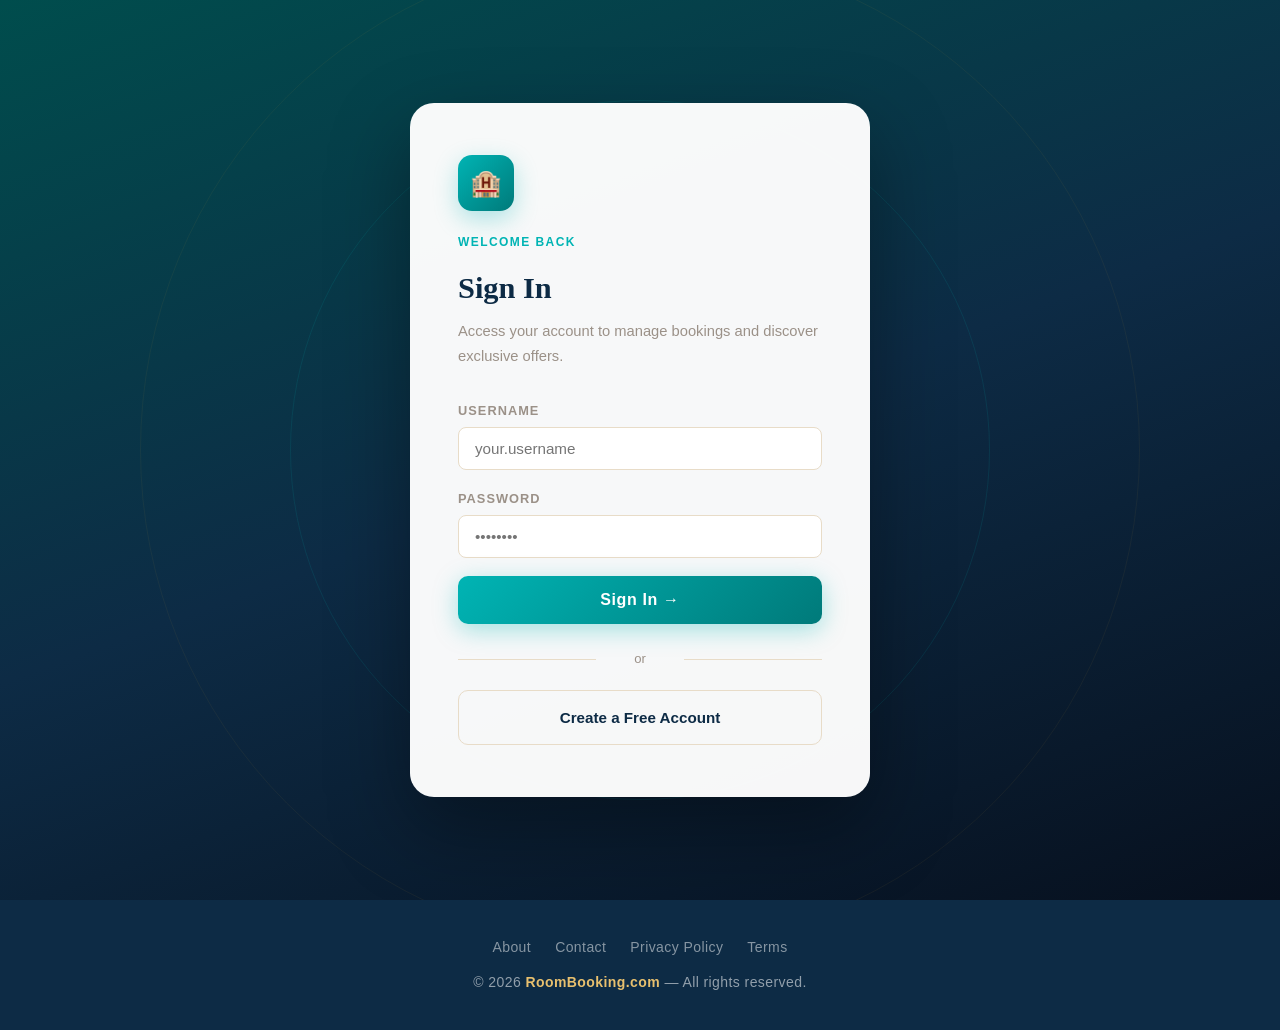
==== Index.html @ f334c144 "uploaded project files" ====
<!DOCTYPE html>
<html lang="en">
<head>
  <meta charset="UTF-8">
  <meta name="viewport" content="width=device-width, initial-scale=1.0">
  <title>Home — RoomBooking.com</title>
  <link rel="stylesheet" href="Style.css">
  <script>
    if (localStorage.getItem('rb_logged_in') !== 'true') {
      window.location.href = 'Login_.html';
    }
  </script>
</head>
<body class="page-home">

  <!-- ═══ HEADER ═══ -->
  <header>
    <div class="logo">Room<span>Booking</span></div>
    <nav>
      <a href="Index.html" class="active">Home</a>
      <a href="Room_Gallery.html">Rooms</a>
      <a href="Special_offers.html">Offers</a>
      <a href="About_Us.html">About</a>
      <a href="Contact_Us.html">Contact</a>
      <a href="#" class="nav-cta" id="logoutBtn">Sign Out</a>
    </nav>
  </header>

  <!-- ═══ HERO ═══ -->
  <section class="home-hero">
    <div class="hero-inner">
      <div class="hero-text">
        <div class="page-badge">Botswana's Premier Booking Platform</div>
        <h1>Find Your<br>Perfect <em>Room</em>,<br>Effortlessly.</h1>
        <p>Browse handpicked accommodations from standard comfort to luxury suites — all with instant, transparent booking and no surprises.</p>
        <div style="display:flex;gap:12px;flex-wrap:wrap;">
          <a href="Room_Gallery.html" class="btn btn-gold">Browse Rooms →</a>
          <a href="Special_offers.html" class="btn btn-outline">View Offers</a>
        </div>
        <div class="hero-stats">
          <div class="hero-stat">
            <div class="num">500+</div>
            <div class="lbl">Rooms Available</div>
          </div>
          <div class="hero-stat">
            <div class="num">98%</div>
            <div class="lbl">Guest Satisfaction</div>
          </div>
          <div class="hero-stat">
            <div class="num">24/7</div>
            <div class="lbl">Support</div>
          </div>
        </div>
      </div>

      <!-- Search Card -->
      <div class="search-card">
        <h3>🔍 Find a Room</h3>
        <form class="search-fields">
          <div class="form-group full">
            <label for="loc">Destination</label>
            <input type="text" id="loc" name="location" placeholder="e.g. Gaborone, Francistown…" required>
          </div>
          <div class="form-group">
            <label for="cin">Check-in</label>
            <input type="date" id="cin" name="checkin" required>
          </div>
          <div class="form-group">
            <label for="cout">Check-out</label>
            <input type="date" id="cout" name="checkout" required>
          </div>
          <div class="form-group full">
            <label for="guests">Number of Guests</label>
            <input type="number" id="guests" name="guests" min="1" max="10" placeholder="2" required>
          </div>
          <button type="submit" class="btn" style="grid-column:1/-1;justify-content:center;background:linear-gradient(135deg,#0d2b45,#1a4060);color:#fff;box-shadow:0 8px 28px rgba(13,43,69,.35);">Search Rooms</button>
        </form>
      </div>
    </div>
  </section>

  <!-- ═══ FEATURES ═══ -->
  <section class="home-features">
    <div style="text-align:center;margin-bottom:44px;">
      <div class="section-label">Why Choose Us</div>
      <h2 style="font-family:var(--font-display);font-size:clamp(1.8rem,3vw,2.6rem);color:var(--navy);">Booking Made <span style="color:var(--teal-dark);">Simple & Secure</span></h2>
    </div>
    <div class="features-inner">
      <div class="feature-card">
        <h3>Premium Listings Only</h3>
        <p>Every property is vetted for quality, cleanliness, and guest experience before appearing on our platform.</p>
      </div>
      <div class="feature-card">
        <h3>Secure Payments</h3>
        <p>Bank-grade encryption protects every transaction. Pay with confidence knowing your data is always safe.</p>
      </div>
      <div class="feature-card">
        <h3>24 / 7 Guest Support</h3>
        <p>Our dedicated support team is available around the clock to assist with any queries or booking changes.</p>
      </div>
    </div>
  </section>

  <!-- ═══ BANNER ═══ -->
  <section class="home-banner">
    <div class="home-banner-inner">
      <div class="section-label" style="color:var(--gold-light);">Special Offers</div>
      <h2>Save Up to 20% This Month</h2>
      <p>Take advantage of our exclusive monthly promotions and weekend packages. Comfort doesn't have to come at a premium.</p>
      <div style="display:flex;gap:14px;justify-content:center;flex-wrap:wrap;">
        <a href="Special_offers.html" class="btn btn-gold">Explore Offers</a>
        <a href="Room_Gallery.html" class="btn btn-outline">All Rooms</a>
      </div>
    </div>
  </section>

  <!-- ═══ FOOTER ═══ -->
  <footer>
    <div class="footer-links">
      <a href="About_Us.html">About Us</a>
      <a href="Contact_Us.html">Contact</a>
      <a href="#">Privacy Policy</a>
      <a href="#">Terms & Conditions</a>
    </div>
    <p>&copy; 2026 <strong>RoomBooking.com</strong> — All rights reserved.</p>
  </footer>

<script>
var user = localStorage.getItem("rb_user");
if (user) {
  var el = document.getElementById("logoutBtn");
  if (el) el.textContent = "Sign Out (" + user + ")";
}
var logoutBtn = document.getElementById("logoutBtn");
if (logoutBtn) {
  logoutBtn.addEventListener("click", function(e) {
    e.preventDefault();
    localStorage.removeItem("rb_logged_in");
    localStorage.removeItem("rb_user");
    window.location.href = "Login_.html";
  });
}
</script>
</body>
</html>
---- Style.css ----
/* =============================================
   RoomBooking.com — Master Stylesheet
   Coastal Luxury · Business Refined
   ============================================= */

/* ─── Design Tokens ─── */
:root {
  --teal:        #00b4b4;
  --teal-dark:   #007a7a;
  --teal-deep:   #004d4d;
  --navy:        #0d2b45;
  --navy-mid:    #1a4060;
  --gold:        #c9993a;
  --gold-light:  #e8c06e;
  --cream:       #faf6ef;
  --sand:        #e8dcc8;
  --stone:       #9b9188;
  --charcoal:    #1e2428;
  --white:       #ffffff;

  --font-display: serif;
  --font-body:    sans-serif;
  --font-elegant: serif;

  --radius-sm:  8px;
  --radius-md:  16px;
  --radius-lg:  28px;
  --radius-xl:  48px;

  --shadow-sm:  0 2px 12px rgba(0,0,0,0.08);
  --shadow-md:  0 8px 32px rgba(0,0,0,0.14);
  --shadow-lg:  0 20px 60px rgba(0,0,0,0.22);
  --shadow-teal: 0 8px 30px rgba(0,180,180,0.28);
}

/* ─── Reset ─── */
*, *::before, *::after { box-sizing: border-box; margin: 0; padding: 0; }

html { scroll-behavior: smooth; }

body {
  font-family: var(--font-body);
  color: var(--charcoal);
  line-height: 1.65;
  overflow-x: hidden;
}

img { display: block; max-width: 100%; }
a { color: inherit; text-decoration: none; }

/* Hide all icons */
.splash-icon,
.login-feature-icon,
.feature-icon,
.value-icon,
.contact-info-icon,
.room-card-img-placeholder,
.detail-amenity::before {
  display: none !important;
}

/* ─── Shared Header ─── */
header {
  position: sticky;
  top: 0;
  z-index: 100;
  padding: 0 40px;
  height: 72px;
  display: flex;
  align-items: center;
  justify-content: space-between;
  backdrop-filter: blur(18px);
  -webkit-backdrop-filter: blur(18px);
  border-bottom: 1px solid rgba(255,255,255,0.1);
}

header .logo {
  font-family: var(--font-display);
  font-size: 1.5rem;
  font-weight: 700;
  letter-spacing: 0.02em;
  color: var(--white);
}

header .logo span {
  color: var(--gold-light);
}

nav {
  display: flex;
  gap: 4px;
  align-items: center;
}

nav a {
  padding: 8px 16px;
  border-radius: 999px;
  font-size: 0.875rem;
  font-weight: 500;
  color: rgba(255,255,255,0.82);
  letter-spacing: 0.03em;
  transition: background 0.2s, color 0.2s;
}

nav a:hover {
  background: rgba(255,255,255,0.15);
  color: var(--white);
}

nav a.active {
  background: rgba(255,255,255,0.18);
  color: var(--white);
}

nav a.nav-cta {
  background: var(--gold);
  color: var(--white) !important;
  font-weight: 600;
  padding: 8px 20px;
  transition: background 0.2s, transform 0.2s, box-shadow 0.2s;
}

nav a.nav-cta:hover {
  background: var(--gold-light);
  transform: translateY(-1px);
  box-shadow: 0 4px 16px rgba(201,153,58,0.4);
}

/* ─── Shared Footer ─── */
footer {
  background: var(--navy);
  color: rgba(255,255,255,0.55);
  text-align: center;
  padding: 36px 24px;
  font-size: 0.875rem;
  letter-spacing: 0.03em;
}

footer strong { color: var(--gold-light); }

footer .footer-links {
  display: flex;
  justify-content: center;
  gap: 24px;
  margin-bottom: 12px;
}

footer .footer-links a {
  color: rgba(255,255,255,0.5);
  transition: color 0.2s;
}

footer .footer-links a:hover { color: var(--gold-light); }

/* ─── Shared Buttons ─── */
.btn {
  display: inline-flex;
  align-items: center;
  gap: 8px;
  padding: 14px 32px;
  border-radius: 999px;
  font-family: var(--font-body);
  font-weight: 600;
  font-size: 0.95rem;
  letter-spacing: 0.04em;
  cursor: pointer;
  border: none;
  transition: transform 0.2s, box-shadow 0.2s, background 0.2s;
}

.btn-primary {
  background: linear-gradient(135deg, var(--teal), var(--teal-dark));
  color: var(--white);
  box-shadow: var(--shadow-teal);
}

.btn-primary:hover {
  transform: translateY(-2px);
  box-shadow: 0 12px 40px rgba(0,180,180,0.4);
}

.btn-gold {
  background: linear-gradient(135deg, var(--gold), #a87828);
  color: var(--white);
  box-shadow: 0 6px 24px rgba(201,153,58,0.35);
}

.btn-gold:hover {
  transform: translateY(-2px);
  box-shadow: 0 12px 40px rgba(201,153,58,0.5);
}

.btn-outline {
  background: transparent;
  color: var(--white);
  border: 1.5px solid rgba(255,255,255,0.55);
}

.btn-outline:hover {
  background: rgba(255,255,255,0.1);
  border-color: var(--white);
  transform: translateY(-2px);
}

/* ─── Shared Form Elements ─── */
.form-group {
  display: flex;
  flex-direction: column;
  gap: 6px;
}

.form-group label {
  font-size: 0.8rem;
  font-weight: 600;
  letter-spacing: 0.08em;
  text-transform: uppercase;
  color: var(--stone);
}

.form-group input,
.form-group textarea,
.form-group select {
  padding: 12px 16px;
  border: 1.5px solid var(--sand);
  border-radius: var(--radius-sm);
  font-family: var(--font-body);
  font-size: 0.95rem;
  color: var(--charcoal);
  background: var(--white);
  transition: border-color 0.2s, box-shadow 0.2s;
  outline: none;
}

.form-group input:focus,
.form-group textarea:focus {
  border-color: var(--teal);
  box-shadow: 0 0 0 3px rgba(0,180,180,0.12);
}

/* ─── Page Badge ─── */
.page-badge {
  display: inline-block;
  padding: 4px 14px;
  border-radius: 999px;
  font-size: 0.75rem;
  font-weight: 700;
  letter-spacing: 0.1em;
  text-transform: uppercase;
  background: rgba(201,153,58,0.18);
  color: var(--gold);
  border: 1px solid rgba(201,153,58,0.3);
  margin-bottom: 16px;
}

/* ─── Section Label ─── */
.section-label {
  font-size: 0.75rem;
  font-weight: 700;
  letter-spacing: 0.12em;
  text-transform: uppercase;
  color: var(--teal);
  margin-bottom: 10px;
}

/* ─── Divider ─── */
.divider {
  width: 48px;
  height: 3px;
  background: linear-gradient(90deg, var(--gold), var(--teal));
  border-radius: 99px;
  margin: 16px 0 28px;
}

/* ─── Reduce motion ─── */
@media (prefers-reduced-motion: reduce) {
  *, *::before, *::after { animation-duration: 0.01ms !important; transition-duration: 0.01ms !important; }
}

/* ─── Responsive nav ─── */
@media (max-width: 768px) {
  header { padding: 0 20px; height: auto; flex-direction: column; gap: 12px; padding-top: 14px; padding-bottom: 14px; }
  nav { flex-wrap: wrap; justify-content: center; }
}


/* ================================================
   LOGIN PAGE
   ================================================ */
body.page-login {
  background: var(--navy);
  min-height: 100vh;
}

/* Splash */
#splash {
  position: fixed;
  inset: 0;
  z-index: 9999;
  background: linear-gradient(135deg, var(--teal-deep) 0%, var(--navy) 50%, #0a1a2e 100%);
  display: flex;
  flex-direction: column;
  align-items: center;
  justify-content: center;
  overflow: hidden;
  animation: splashFadeOut 0.7s ease-in 3.4s forwards;
}

/* Animated rings */
#splash::before, #splash::after {
  content: '';
  position: absolute;
  border-radius: 50%;
  border: 1px solid rgba(0,180,180,0.2);
  animation: ringPulse 3s ease-out infinite;
}

#splash::before {
  width: 500px; height: 500px;
  animation-delay: 0s;
}

#splash::after {
  width: 750px; height: 750px;
  animation-delay: 0.5s;
}

.splash-ring {
  position: absolute;
  border-radius: 50%;
  border: 1px solid rgba(0,180,180,0.12);
  width: 1000px; height: 1000px;
  animation: ringPulse 3s ease-out infinite;
  animation-delay: 1s;
}

@keyframes ringPulse {
  0%   { transform: scale(0.4); opacity: 0; }
  40%  { opacity: 1; }
  100% { transform: scale(1); opacity: 0; }
}

.splash-content {
  position: relative;
  z-index: 2;
  text-align: center;
}

.splash-icon {
  width: 72px;
  height: 72px;
  background: linear-gradient(135deg, var(--teal), var(--gold));
  border-radius: 20px;
  display: flex;
  align-items: center;
  justify-content: center;
  margin: 0 auto 28px;
  font-size: 2rem;
  animation: iconDrop 0.9s cubic-bezier(0.34, 1.56, 0.64, 1) 0.3s both;
  box-shadow: 0 16px 48px rgba(0,180,180,0.4);
}

@keyframes iconDrop {
  from { opacity: 0; transform: scale(0.3) rotate(-20deg); }
  to   { opacity: 1; transform: scale(1) rotate(0deg); }
}

.splash-title {
  font-family: var(--font-display);
  font-size: clamp(2.8rem, 7vw, 5rem);
  font-weight: 900;
  color: var(--white);
  letter-spacing: -0.01em;
  animation: titleRise 1s cubic-bezier(0.16, 1, 0.3, 1) 0.6s both;
}

.splash-title span { color: var(--gold-light); }

.splash-tagline {
  font-family: var(--font-elegant);
  font-style: italic;
  font-size: 1.25rem;
  color: rgba(255,255,255,0.65);
  margin-top: 10px;
  animation: titleRise 1s cubic-bezier(0.16, 1, 0.3, 1) 0.85s both;
}

@keyframes titleRise {
  from { opacity: 0; transform: translateY(30px); }
  to   { opacity: 1; transform: translateY(0); }
}

.splash-bar {
  width: 0;
  height: 2px;
  background: linear-gradient(90deg, var(--teal), var(--gold));
  margin: 28px auto 0;
  border-radius: 99px;
  animation: barGrow 1.8s ease-out 1.2s both;
  max-width: 280px;
}

@keyframes barGrow {
  to { width: 280px; }
}

@keyframes splashFadeOut {
  to { opacity: 0; visibility: hidden; pointer-events: none; }
}

/* Login layout */
.login-wrap {
  min-height: 100vh;
  display: grid;
  grid-template-columns: 1fr 1fr;
  animation: pageFadeIn 0.8s ease 4s both;
}

@keyframes pageFadeIn {
  from { opacity: 0; }
  to   { opacity: 1; }
}

.login-left {
  background: linear-gradient(160deg, var(--teal-deep) 0%, var(--navy-mid) 45%, #07101e 100%);
  padding: 80px 60px;
  display: flex;
  flex-direction: column;
  justify-content: center;
  position: relative;
  overflow: hidden;
}

.login-left::after {
  content: '';
  position: absolute;
  bottom: -100px;
  left: -100px;
  width: 400px;
  height: 400px;
  border-radius: 50%;
  background: radial-gradient(circle, rgba(0,180,180,0.18), transparent 70%);
  pointer-events: none;
}

.login-left-title {
  font-family: var(--font-display);
  font-size: clamp(2.2rem, 4vw, 3.2rem);
  font-weight: 900;
  color: var(--white);
  line-height: 1.15;
  margin-bottom: 20px;
}

.login-left-title em {
  font-style: normal;
  color: var(--gold-light);
}

.login-left p {
  color: rgba(255,255,255,0.6);
  font-size: 1.05rem;
  max-width: 380px;
  margin-bottom: 40px;
}

.login-feature {
  display: flex;
  align-items: center;
  gap: 14px;
  margin-bottom: 20px;
  color: rgba(255,255,255,0.8);
  font-size: 0.95rem;
}

.login-feature-icon {
  width: 38px;
  height: 38px;
  border-radius: 10px;
  background: rgba(0,180,180,0.2);
  display: flex;
  align-items: center;
  justify-content: center;
  font-size: 1.1rem;
  flex-shrink: 0;
}

.login-right {
  background: var(--cream);
  padding: 80px 60px;
  display: flex;
  flex-direction: column;
  justify-content: center;
}

.login-form-card {
  max-width: 400px;
  width: 100%;
}

.login-form-card h2 {
  font-family: var(--font-display);
  font-size: 2rem;
  font-weight: 700;
  color: var(--navy);
  margin-bottom: 6px;
}

.login-form-card > p {
  color: var(--stone);
  margin-bottom: 36px;
  font-size: 0.95rem;
}

.login-form-fields {
  display: flex;
  flex-direction: column;
  gap: 20px;
  margin-bottom: 28px;
}

.login-submit {
  width: 100%;
  padding: 15px;
  background: linear-gradient(135deg, var(--teal), var(--teal-dark));
  color: var(--white);
  border: none;
  border-radius: var(--radius-sm);
  font-family: var(--font-body);
  font-size: 1rem;
  font-weight: 700;
  letter-spacing: 0.04em;
  cursor: pointer;
  transition: transform 0.2s, box-shadow 0.2s;
  box-shadow: var(--shadow-teal);
}

.login-submit:hover {
  transform: translateY(-2px);
  box-shadow: 0 12px 36px rgba(0,180,180,0.45);
}

.login-register {
  text-align: center;
  margin-top: 20px;
  font-size: 0.9rem;
  color: var(--stone);
}

.login-register a {
  color: var(--teal-dark);
  font-weight: 600;
}

@media (max-width: 900px) {
  .login-wrap { grid-template-columns: 1fr; }
  .login-left { display: none; }
  .login-right { padding: 60px 32px; }
}


/* ================================================
   HOME / INDEX PAGE
   ================================================ */
body.page-home {
  background: var(--cream);
}

body.page-home header {
  background: linear-gradient(90deg, var(--navy) 0%, var(--navy-mid) 100%);
}

.home-hero {
  background: linear-gradient(135deg, var(--navy) 0%, var(--teal-deep) 50%, var(--navy-mid) 100%);
  padding: 100px 40px 80px;
  position: relative;
  overflow: hidden;
}

.home-hero::before {
  content: '';
  position: absolute;
  top: -80px; right: -80px;
  width: 600px; height: 600px;
  border-radius: 50%;
  background: radial-gradient(circle, rgba(201,153,58,0.12), transparent 65%);
  pointer-events: none;
}

.home-hero::after {
  content: '';
  position: absolute;
  bottom: -120px; left: -60px;
  width: 500px; height: 500px;
  border-radius: 50%;
  background: radial-gradient(circle, rgba(0,180,180,0.14), transparent 65%);
  pointer-events: none;
}

.hero-inner {
  position: relative;
  z-index: 1;
  max-width: 1100px;
  margin: 0 auto;
  display: grid;
  grid-template-columns: 1fr 1fr;
  gap: 60px;
  align-items: center;
}

.hero-text h1 {
  font-family: var(--font-display);
  font-size: clamp(2.4rem, 5vw, 4rem);
  font-weight: 900;
  color: var(--white);
  line-height: 1.12;
  margin-bottom: 20px;
}

.hero-text h1 em {
  font-style: normal;
  color: var(--gold-light);
}

.hero-text p {
  color: rgba(255,255,255,0.65);
  font-size: 1.1rem;
  margin-bottom: 36px;
  max-width: 420px;
}

.hero-stats {
  display: flex;
  gap: 32px;
  margin-top: 40px;
}

.hero-stat {
  text-align: left;
}

.hero-stat .num {
  font-family: var(--font-display);
  font-size: 2rem;
  font-weight: 700;
  color: var(--gold-light);
  line-height: 1;
}

.hero-stat .lbl {
  font-size: 0.78rem;
  color: rgba(255,255,255,0.5);
  letter-spacing: 0.06em;
  text-transform: uppercase;
  margin-top: 2px;
}

/* Search Card */
.search-card {
  background: rgba(255,255,255,0.97);
  border-radius: var(--radius-lg);
  padding: 36px;
  box-shadow: var(--shadow-lg);
  backdrop-filter: blur(12px);
}

.search-card h3 {
  font-family: var(--font-display);
  font-size: 1.3rem;
  color: var(--navy);
  margin-bottom: 24px;
}

.search-fields {
  display: grid;
  grid-template-columns: 1fr 1fr;
  gap: 16px;
  margin-bottom: 20px;
}

.search-fields .full { grid-column: 1 / -1; }

.search-card .btn {
  width: 100%;
  justify-content: center;
  background: linear-gradient(135deg, var(--navy), var(--navy-mid));
}

.search-card .btn:hover {
  box-shadow: 0 10px 30px rgba(13,43,69,0.4);
}

/* Features strip */
.home-features {
  background: var(--white);
  padding: 60px 40px;
}

.features-inner {
  max-width: 1100px;
  margin: 0 auto;
  display: grid;
  grid-template-columns: repeat(3, 1fr);
  gap: 32px;
}

.feature-card {
  padding: 32px;
  border-radius: var(--radius-md);
  border: 1.5px solid var(--sand);
  background: var(--cream);
  transition: transform 0.25s, box-shadow 0.25s, border-color 0.25s;
}

.feature-card:hover {
  transform: translateY(-4px);
  box-shadow: var(--shadow-md);
  border-color: var(--teal);
}

.feature-icon {
  font-size: 2rem;
  margin-bottom: 14px;
}

.feature-card h3 {
  font-family: var(--font-display);
  font-size: 1.15rem;
  color: var(--navy);
  margin-bottom: 8px;
}

.feature-card p {
  font-size: 0.9rem;
  color: var(--stone);
  line-height: 1.6;
}

/* Banner */
.home-banner {
  position: relative;
  overflow: hidden;
  background: linear-gradient(135deg, var(--teal-deep), var(--navy));
  padding: 80px 40px;
  text-align: center;
}

.home-banner::before {
  content: '';
  position: absolute;
  inset: 0;
  background: url("data:image/svg+xml,%3Csvg width='60' height='60' viewBox='0 0 60 60' xmlns='http://www.w3.org/2000/svg'%3E%3Cg fill='none' fill-rule='evenodd'%3E%3Cg fill='%23ffffff' fill-opacity='0.03'%3E%3Cpath d='M36 34v-4h-2v4h-4v2h4v4h2v-4h4v-2h-4zm0-30V0h-2v4h-4v2h4v4h2V6h4V4h-4zM6 34v-4H4v4H0v2h4v4h2v-4h4v-2H6zM6 4V0H4v4H0v2h4v4h2V6h4V4H6z'/%3E%3C/g%3E%3C/g%3E%3C/svg%3E");
}

.home-banner-inner {
  position: relative;
  z-index: 1;
  max-width: 700px;
  margin: 0 auto;
}

.home-banner h2 {
  font-family: var(--font-display);
  font-size: clamp(2rem, 4vw, 3rem);
  color: var(--white);
  margin-bottom: 16px;
}

.home-banner p {
  color: rgba(255,255,255,0.65);
  font-size: 1.05rem;
  margin-bottom: 32px;
}

@media (max-width: 900px) {
  .hero-inner { grid-template-columns: 1fr; gap: 40px; }
  .search-fields { grid-template-columns: 1fr; }
  .features-inner { grid-template-columns: 1fr; }
  .hero-stats { flex-wrap: wrap; }
}


/* ================================================
   ROOM GALLERY PAGE
   ================================================ */
body.page-gallery {
  background: #f0ece4;
}

body.page-gallery header {
  background: linear-gradient(90deg, var(--teal-deep) 0%, var(--teal-dark) 100%);
}

.gallery-hero {
  background: linear-gradient(135deg, var(--teal-deep) 0%, var(--teal-dark) 60%, #004848 100%);
  padding: 70px 40px 60px;
  text-align: center;
  position: relative;
  overflow: hidden;
}

.gallery-hero::after {
  content: '';
  position: absolute;
  bottom: -60px; left: 50%;
  transform: translateX(-50%);
  width: 800px; height: 200px;
  border-radius: 50%;
  background: rgba(240,236,228,0.12);
}

.gallery-hero h1 {
  font-family: var(--font-display);
  font-size: clamp(2.2rem, 5vw, 3.5rem);
  color: var(--white);
  font-weight: 900;
  margin-bottom: 12px;
}

.gallery-hero p {
  color: rgba(255,255,255,0.65);
  font-size: 1.05rem;
}

/* Room cards grid */
.rooms-grid {
  max-width: 1160px;
  margin: 60px auto;
  padding: 0 40px;
  display: grid;
  grid-template-columns: repeat(3, 1fr);
  gap: 28px;
}

.room-card {
  background: var(--white);
  border-radius: var(--radius-lg);
  overflow: hidden;
  box-shadow: var(--shadow-sm);
  transition: transform 0.3s cubic-bezier(0.34, 1.56, 0.64, 1), box-shadow 0.3s;
  display: flex;
  flex-direction: column;
}

.room-card:hover {
  transform: translateY(-8px);
  box-shadow: var(--shadow-lg);
}

.room-card-img {
  height: 200px;
  overflow: hidden;
  position: relative;
}

.room-card-img-placeholder {
  width: 100%;
  height: 100%;
  display: flex;
  align-items: center;
  justify-content: center;
  font-size: 4rem;
}

.room-card-img-placeholder.deluxe {
  background: linear-gradient(135deg, #1a6b6b, #0d4545);
}

.room-card-img-placeholder.standard {
  background: linear-gradient(135deg, #2e5c8a, #1a3a5c);
}

.room-card-img-placeholder.suite {
  background: linear-gradient(135deg, #7a4f1e, #4a2e0c);
}

.room-badge {
  position: absolute;
  top: 14px;
  left: 14px;
  padding: 4px 12px;
  border-radius: 999px;
  font-size: 0.72rem;
  font-weight: 700;
  letter-spacing: 0.08em;
  text-transform: uppercase;
  background: rgba(255,255,255,0.92);
  color: var(--navy);
}

.room-card-body {
  padding: 24px;
  flex: 1;
  display: flex;
  flex-direction: column;
}

.room-card-body h3 {
  font-family: var(--font-display);
  font-size: 1.25rem;
  color: var(--navy);
  margin-bottom: 8px;
}

.room-card-body p {
  font-size: 0.88rem;
  color: var(--stone);
  margin-bottom: 14px;
}

.room-amenities {
  display: flex;
  flex-wrap: wrap;
  gap: 6px;
  margin-bottom: 20px;
}

.amenity-tag {
  padding: 4px 10px;
  background: rgba(0,122,122,0.08);
  color: var(--teal-dark);
  border-radius: 6px;
  font-size: 0.78rem;
  font-weight: 500;
}

.room-card-footer {
  display: flex;
  align-items: center;
  justify-content: space-between;
  margin-top: auto;
}

.room-price {
  font-family: var(--font-display);
  font-size: 1.5rem;
  font-weight: 700;
  color: var(--teal-dark);
}

.room-price span {
  font-size: 0.8rem;
  font-weight: 400;
  color: var(--stone);
  font-family: var(--font-body);
}

@media (max-width: 900px) {
  .rooms-grid { grid-template-columns: 1fr; }
}


/* ================================================
   ROOM DETAILS PAGE
   ================================================ */
body.page-details {
  background: var(--cream);
}

body.page-details header {
  background: linear-gradient(90deg, var(--navy) 0%, var(--teal-deep) 100%);
}

.details-hero {
  background: linear-gradient(160deg, var(--navy) 0%, var(--navy-mid) 50%, var(--teal-deep) 100%);
  padding: 60px 40px;
  text-align: center;
}

.details-hero h1 {
  font-family: var(--font-display);
  font-size: clamp(2rem, 4vw, 3rem);
  color: var(--white);
  font-weight: 900;
}

.details-hero p {
  color: rgba(255,255,255,0.6);
  margin-top: 10px;
}

.details-grid {
  max-width: 1100px;
  margin: 60px auto;
  padding: 0 40px;
  display: flex;
  flex-direction: column;
  gap: 40px;
}

.detail-card {
  background: var(--white);
  border-radius: var(--radius-lg);
  overflow: hidden;
  box-shadow: var(--shadow-sm);
  display: grid;
  grid-template-columns: 340px 1fr;
}

.detail-card:nth-child(even) {
  grid-template-columns: 1fr 340px;
}

.detail-card:nth-child(even) .detail-img { order: 2; }
.detail-card:nth-child(even) .detail-body { order: 1; }

.detail-img {
  min-height: 280px;
  display: flex;
  align-items: center;
  justify-content: center;
  font-size: 5rem;
}

.detail-img.deluxe { background: linear-gradient(135deg, #1a6b6b, #0d4545); }
.detail-img.suite   { background: linear-gradient(135deg, #7a4f1e, #4a2e0c); }
.detail-img.std     { background: linear-gradient(135deg, #2e5c8a, #1a3a5c); }

.detail-body {
  padding: 40px;
  display: flex;
  flex-direction: column;
  justify-content: center;
}

.detail-body h2 {
  font-family: var(--font-display);
  font-size: 1.9rem;
  color: var(--navy);
  margin-bottom: 12px;
}

.detail-body > p {
  color: var(--stone);
  margin-bottom: 24px;
  font-size: 0.95rem;
}

.detail-amenities {
  display: grid;
  grid-template-columns: 1fr 1fr;
  gap: 8px;
  margin-bottom: 28px;
}

.detail-amenity {
  display: flex;
  align-items: center;
  gap: 8px;
  font-size: 0.88rem;
  color: var(--charcoal);
}

.detail-amenity::before {
  content: '✓';
  width: 20px;
  height: 20px;
  border-radius: 50%;
  background: rgba(0,180,180,0.12);
  color: var(--teal-dark);
  font-size: 0.75rem;
  font-weight: 700;
  display: flex;
  align-items: center;
  justify-content: center;
  flex-shrink: 0;
}

.detail-price-row {
  display: flex;
  align-items: center;
  gap: 20px;
}

.detail-price {
  font-family: var(--font-display);
  font-size: 2.2rem;
  font-weight: 700;
  color: var(--teal-dark);
}

.detail-price sub {
  font-size: 0.9rem;
  font-weight: 400;
  font-family: var(--font-body);
  color: var(--stone);
}

@media (max-width: 900px) {
  .detail-card, .detail-card:nth-child(even) { grid-template-columns: 1fr; }
  .detail-card:nth-child(even) .detail-img { order: 0; }
  .detail-card:nth-child(even) .detail-body { order: 0; }
}


/* ================================================
   SPECIAL OFFERS PAGE
   ================================================ */
body.page-offers {
  background: #0d2b45;
}

body.page-offers header {
  background: linear-gradient(90deg, #07101e 0%, var(--navy) 100%);
  border-bottom-color: rgba(201,153,58,0.2);
}

.offers-hero {
  background: linear-gradient(160deg, #07101e 0%, var(--navy) 40%, #0a2a18 100%);
  padding: 90px 40px 70px;
  text-align: center;
  position: relative;
  overflow: hidden;
}

.offers-hero::before {
  content: '';
  position: absolute;
  top: -120px; left: 50%;
  transform: translateX(-50%);
  width: 700px; height: 700px;
  border-radius: 50%;
  background: radial-gradient(circle, rgba(201,153,58,0.1), transparent 70%);
}

.offers-hero h1 {
  font-family: var(--font-display);
  font-size: clamp(2.5rem, 5vw, 4rem);
  color: var(--white);
  font-weight: 900;
  position: relative;
}

.offers-hero h1 span { color: var(--gold-light); }

.offers-hero p {
  color: rgba(255,255,255,0.55);
  font-size: 1.05rem;
  margin-top: 12px;
  position: relative;
}

.offers-grid {
  max-width: 1100px;
  margin: 60px auto;
  padding: 0 40px;
  display: grid;
  grid-template-columns: repeat(2, 1fr);
  gap: 28px;
}

.offer-card {
  border-radius: var(--radius-lg);
  padding: 40px;
  position: relative;
  overflow: hidden;
  transition: transform 0.3s;
}

.offer-card:hover { transform: translateY(-6px); }

.offer-card.gold {
  background: linear-gradient(135deg, #3a2200, #6b3f00, #c9993a22);
  border: 1.5px solid rgba(201,153,58,0.4);
}

.offer-card.teal {
  background: linear-gradient(135deg, #003a3a, #005c5c, #00b4b422);
  border: 1.5px solid rgba(0,180,180,0.3);
}

.offer-card.navy {
  background: linear-gradient(135deg, #07101e, #1a3a5c);
  border: 1.5px solid rgba(255,255,255,0.08);
}

.offer-card.green {
  background: linear-gradient(135deg, #0a2010, #1a4a28);
  border: 1.5px solid rgba(100,200,120,0.25);
}

.offer-discount {
  display: inline-block;
  padding: 6px 16px;
  border-radius: 999px;
  font-size: 2.2rem;
  font-family: var(--font-display);
  font-weight: 900;
  color: var(--gold-light);
  margin-bottom: 16px;
}

.offer-card h3 {
  font-family: var(--font-display);
  font-size: 1.6rem;
  color: var(--white);
  margin-bottom: 12px;
}

.offer-card p {
  color: rgba(255,255,255,0.6);
  font-size: 0.95rem;
  line-height: 1.7;
  margin-bottom: 28px;
}

.offer-tag {
  display: inline-block;
  padding: 5px 14px;
  border-radius: 999px;
  font-size: 0.78rem;
  font-weight: 600;
  letter-spacing: 0.06em;
  text-transform: uppercase;
}

.offer-tag.gold-tag { background: rgba(201,153,58,0.2); color: var(--gold-light); }
.offer-tag.teal-tag { background: rgba(0,180,180,0.2); color: var(--teal); }
.offer-tag.green-tag { background: rgba(100,200,120,0.2); color: #7ee89a; }
.offer-tag.white-tag { background: rgba(255,255,255,0.1); color: rgba(255,255,255,0.8); }

body.page-offers footer { background: #07101e; }

@media (max-width: 768px) {
  .offers-grid { grid-template-columns: 1fr; }
}


/* ================================================
   ABOUT US PAGE
   ================================================ */
body.page-about {
  background: var(--cream);
}

body.page-about header {
  background: linear-gradient(90deg, var(--teal-dark) 0%, var(--navy) 100%);
}

.about-hero {
  background: linear-gradient(135deg, var(--teal-dark) 0%, var(--navy) 60%, var(--teal-deep) 100%);
  padding: 90px 40px 80px;
  display: grid;
  grid-template-columns: 1fr 1fr;
  gap: 60px;
  max-width: 1200px;
  margin: 0 auto;
  align-items: center;
}

/* full-width background for about hero */
.about-hero-bg {
  background: linear-gradient(135deg, var(--teal-dark) 0%, var(--navy) 60%, var(--teal-deep) 100%);
}

.about-hero-text h1 {
  font-family: var(--font-display);
  font-size: clamp(2.2rem, 4vw, 3.4rem);
  color: var(--white);
  font-weight: 900;
  line-height: 1.15;
  margin-bottom: 20px;
}

.about-hero-text h1 em { font-style: normal; color: var(--gold-light); }

.about-hero-text p {
  color: rgba(255,255,255,0.65);
  font-size: 1.05rem;
  line-height: 1.75;
}

.about-stats-grid {
  display: grid;
  grid-template-columns: 1fr 1fr;
  gap: 16px;
}

.about-stat-card {
  background: rgba(255,255,255,0.08);
  border: 1px solid rgba(255,255,255,0.12);
  border-radius: var(--radius-md);
  padding: 24px;
  text-align: center;
}

.about-stat-card .num {
  font-family: var(--font-display);
  font-size: 2.4rem;
  font-weight: 900;
  color: var(--gold-light);
}

.about-stat-card .lbl {
  font-size: 0.8rem;
  color: rgba(255,255,255,0.55);
  text-transform: uppercase;
  letter-spacing: 0.08em;
  margin-top: 4px;
}

.about-content {
  max-width: 1100px;
  margin: 70px auto;
  padding: 0 40px;
}

.about-section {
  display: grid;
  grid-template-columns: 1fr 1fr;
  gap: 60px;
  margin-bottom: 70px;
  align-items: center;
}

.about-section:last-child { margin-bottom: 0; }

.about-section-text h2 {
  font-family: var(--font-display);
  font-size: 2rem;
  color: var(--navy);
  margin-bottom: 16px;
}

.about-section-text p {
  color: var(--stone);
  font-size: 0.95rem;
  line-height: 1.8;
  margin-bottom: 16px;
}

.about-section-visual {
  border-radius: var(--radius-lg);
  padding: 40px;
  min-height: 280px;
  display: flex;
  flex-direction: column;
  justify-content: center;
  gap: 16px;
}

.about-section-visual.teal-card {
  background: linear-gradient(135deg, var(--teal-deep), var(--teal-dark));
}

.about-section-visual.navy-card {
  background: linear-gradient(135deg, var(--navy), var(--navy-mid));
}

.value-item {
  display: flex;
  gap: 14px;
  align-items: flex-start;
}

.value-icon {
  width: 40px;
  height: 40px;
  border-radius: 10px;
  background: rgba(255,255,255,0.12);
  display: flex;
  align-items: center;
  justify-content: center;
  font-size: 1.2rem;
  flex-shrink: 0;
}

.value-text h4 {
  color: var(--white);
  font-size: 0.95rem;
  font-weight: 600;
  margin-bottom: 2px;
}

.value-text p {
  color: rgba(255,255,255,0.55);
  font-size: 0.82rem;
}

@media (max-width: 900px) {
  .about-hero { grid-template-columns: 1fr; }
  .about-section { grid-template-columns: 1fr; }
}


/* ================================================
   CONTACT PAGE
   ================================================ */
body.page-contact {
  background: var(--white);
}

body.page-contact header {
  background: linear-gradient(90deg, var(--navy-mid) 0%, var(--navy) 100%);
}

.contact-hero {
  background: linear-gradient(135deg, var(--navy-mid) 0%, var(--navy) 50%, #07101e 100%);
  padding: 70px 40px;
  text-align: center;
}

.contact-hero h1 {
  font-family: var(--font-display);
  font-size: clamp(2rem, 4vw, 3rem);
  color: var(--white);
  font-weight: 900;
}

.contact-hero p {
  color: rgba(255,255,255,0.6);
  margin-top: 10px;
  font-size: 1rem;
}

.contact-layout {
  max-width: 1100px;
  margin: 70px auto;
  padding: 0 40px;
  display: grid;
  grid-template-columns: 1fr 420px;
  gap: 60px;
  align-items: flex-start;
}

.contact-form-wrap {
  background: var(--cream);
  border-radius: var(--radius-lg);
  padding: 40px;
  border: 1.5px solid var(--sand);
}

.contact-form-wrap h2 {
  font-family: var(--font-display);
  font-size: 1.7rem;
  color: var(--navy);
  margin-bottom: 8px;
}

.contact-form-wrap > p {
  color: var(--stone);
  font-size: 0.9rem;
  margin-bottom: 28px;
}

.contact-form-fields {
  display: flex;
  flex-direction: column;
  gap: 18px;
  margin-bottom: 24px;
}

.contact-submit {
  width: 100%;
  padding: 15px;
  background: linear-gradient(135deg, var(--navy), var(--navy-mid));
  color: var(--white);
  border: none;
  border-radius: var(--radius-sm);
  font-family: var(--font-body);
  font-size: 1rem;
  font-weight: 700;
  letter-spacing: 0.04em;
  cursor: pointer;
  transition: transform 0.2s, box-shadow 0.2s;
}

.contact-submit:hover {
  transform: translateY(-2px);
  box-shadow: 0 10px 32px rgba(13,43,69,0.35);
}

.contact-info {
  display: flex;
  flex-direction: column;
  gap: 24px;
  padding-top: 8px;
}

.contact-info-title {
  font-family: var(--font-display);
  font-size: 1.5rem;
  color: var(--navy);
  margin-bottom: 4px;
}

.contact-info > p {
  color: var(--stone);
  font-size: 0.9rem;
  margin-bottom: 16px;
}

.contact-info-card {
  display: flex;
  gap: 16px;
  align-items: flex-start;
}

.contact-info-icon {
  width: 44px;
  height: 44px;
  border-radius: 12px;
  display: flex;
  align-items: center;
  justify-content: center;
  font-size: 1.2rem;
  flex-shrink: 0;
}

.contact-info-icon.teal { background: rgba(0,180,180,0.1); }
.contact-info-icon.gold { background: rgba(201,153,58,0.1); }
.contact-info-icon.navy { background: rgba(13,43,69,0.08); }

.contact-info-card h4 {
  font-size: 0.8rem;
  font-weight: 700;
  letter-spacing: 0.08em;
  text-transform: uppercase;
  color: var(--stone);
  margin-bottom: 3px;
}

.contact-info-card p {
  color: var(--navy);
  font-size: 0.95rem;
  font-weight: 500;
}

@media (max-width: 900px) {
  .contact-layout { grid-template-columns: 1fr; }
}
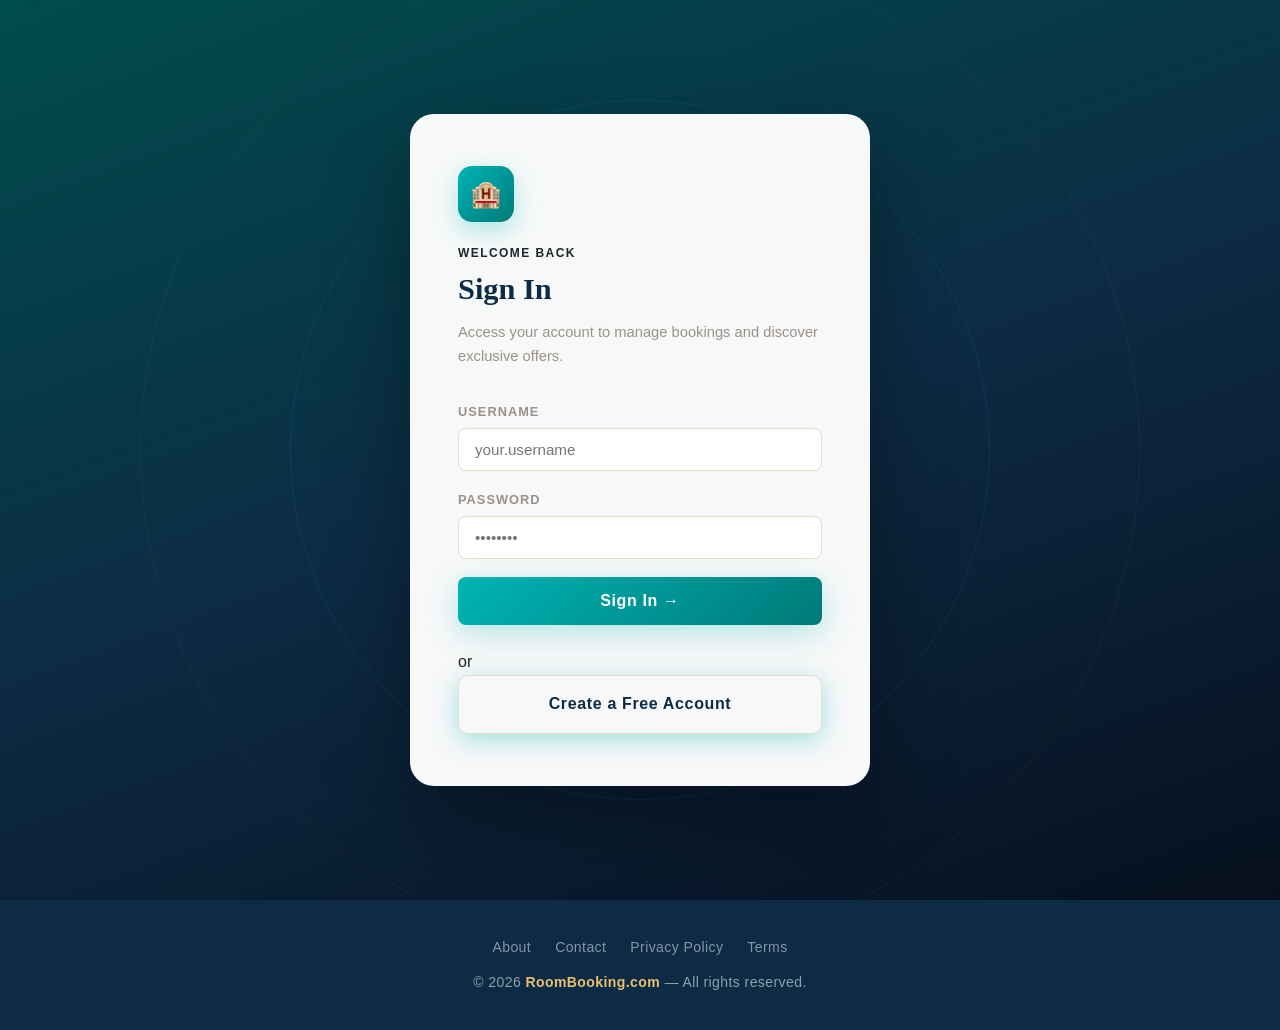
==== commit fcf2e9b3: "updated files and cleaned css" ====
--- a/Index.html
+++ b/Index.html
@@ -33,7 +33,7 @@
         <div class="page-badge">Botswana's Premier Booking Platform</div>
         <h1>Find Your<br>Perfect <em>Room</em>,<br>Effortlessly.</h1>
         <p>Browse handpicked accommodations from standard comfort to luxury suites — all with instant, transparent booking and no surprises.</p>
-        <div style="display:flex;gap:12px;flex-wrap:wrap;">
+        <div class="hero-actions">
           <a href="Room_Gallery.html" class="btn btn-gold">Browse Rooms →</a>
           <a href="Special_offers.html" class="btn btn-outline">View Offers</a>
         </div>
@@ -73,7 +73,7 @@
             <label for="guests">Number of Guests</label>
             <input type="number" id="guests" name="guests" min="1" max="10" placeholder="2" required>
           </div>
-          <button type="submit" class="btn" style="grid-column:1/-1;justify-content:center;background:linear-gradient(135deg,#0d2b45,#1a4060);color:#fff;box-shadow:0 8px 28px rgba(13,43,69,.35);">Search Rooms</button>
+          <button type="submit" class="btn search-submit">Search Rooms</button>
         </form>
       </div>
     </div>
@@ -81,9 +81,9 @@
 
   <!-- ═══ FEATURES ═══ -->
   <section class="home-features">
-    <div style="text-align:center;margin-bottom:44px;">
+    <div class="feature-heading">
       <div class="section-label">Why Choose Us</div>
-      <h2 style="font-family:var(--font-display);font-size:clamp(1.8rem,3vw,2.6rem);color:var(--navy);">Booking Made <span style="color:var(--teal-dark);">Simple & Secure</span></h2>
+      <h2>Booking Made <span>Simple & Secure</span></h2>
     </div>
     <div class="features-inner">
       <div class="feature-card">
@@ -104,10 +104,10 @@
   <!-- ═══ BANNER ═══ -->
   <section class="home-banner">
     <div class="home-banner-inner">
-      <div class="section-label" style="color:var(--gold-light);">Special Offers</div>
+      <div class="section-label">Special Offers</div>
       <h2>Save Up to 20% This Month</h2>
       <p>Take advantage of our exclusive monthly promotions and weekend packages. Comfort doesn't have to come at a premium.</p>
-      <div style="display:flex;gap:14px;justify-content:center;flex-wrap:wrap;">
+      <div class="home-banner-actions">
         <a href="Special_offers.html" class="btn btn-gold">Explore Offers</a>
         <a href="Room_Gallery.html" class="btn btn-outline">All Rooms</a>
       </div>
--- a/Style.css
+++ b/Style.css
@@ -258,8 +258,355 @@
   font-weight: 700;
   letter-spacing: 0.12em;
   text-transform: uppercase;
+}
+
+.hero-actions,
+.home-banner-actions,
+.offers-cta-actions {
+  display: flex;
+  gap: 14px;
+  justify-content: center;
+  flex-wrap: wrap;
+}
+
+.hero-actions { gap: 12px; }
+
+.search-submit {
+  grid-column: 1 / -1;
+  justify-content: center;
+  background: linear-gradient(135deg, #0d2b45, #1a4060);
+  color: #fff;
+  box-shadow: 0 8px 28px rgba(13, 43, 69, 0.35);
+}
+
+.feature-heading {
+  text-align: center;
+  margin-bottom: 44px;
+}
+
+.feature-heading h2 {
+  font-family: var(--font-display);
+  font-size: clamp(1.8rem, 3vw, 2.6rem);
+  color: var(--navy);
+}
+
+.feature-heading h2 span {
+  color: var(--teal-dark);
+}
+
+.home-banner .section-label {
+  color: var(--gold-light);
+}
+
+.page-about .about-section.reverse {
+  flex-direction: row-reverse;
+}
+
+.page-about .about-section.reverse .about-section-text .btn {
+  margin-top: 8px;
+}
+
+textarea.textarea-vertical {
+  resize: vertical;
+}
+
+.contact-response-card {
+  padding: 20px;
+  background: linear-gradient(135deg, var(--teal-deep), var(--navy));
+  border-radius: var(--radius-md);
+  color: white;
+  text-align: center;
+  margin-top: 8px;
+}
+
+.contact-response-card .response-card-title {
+  font-size: 1.8rem;
+  margin-bottom: 6px;
+}
+
+.contact-response-card .response-card-subtitle {
+  font-family: var(--font-display);
+  font-size: 1.1rem;
+  margin-bottom: 4px;
+}
+
+.contact-response-card .response-card-main {
+  font-size: 2rem;
+  font-family: var(--font-display);
+  font-weight: 700;
+  color: var(--gold-light);
+}
+
+.contact-response-card .response-card-note {
+  font-size: 0.8rem;
+  color: rgba(255, 255, 255, 0.5);
+  margin-top: 4px;
+}
+
+.room-card-btn {
+  padding: 10px 22px;
+  font-size: 0.85rem;
+}
+
+.gallery-cta {
+  text-align: center;
+  padding: 40px 24px 80px;
+}
+
+.gallery-cta p {
+  color: var(--stone);
+  margin-bottom: 18px;
+  font-size: 0.95rem;
+}
+
+.offers-cta {
+  text-align: center;
+  padding: 20px 24px 80px;
+}
+
+.offers-cta p {
+  color: rgba(255, 255, 255, 0.45);
+  margin-bottom: 20px;
+}
+
+.offer-discount.teal {
   color: var(--teal);
-  margin-bottom: 10px;
+}
+
+.offer-discount.green {
+  color: #7ee89a;
+}
+
+.offer-discount.corp {
+  color: rgba(255, 255, 255, 0.9);
+  font-size: 1.5rem;
+}
+
+.page-login .login-wrap,
+.page-register .login-wrap {
+  flex: 1;
+  display: flex;
+  align-items: center;
+  justify-content: center;
+  padding: 60px 24px;
+  position: relative;
+  overflow: hidden;
+}
+
+.page-login .login-wrap {
+  background: linear-gradient(160deg, var(--teal-deep) 0%, var(--navy) 50%, #07101e 100%);
+}
+
+.page-register .login-wrap {
+  background: linear-gradient(160deg, var(--navy) 0%, var(--teal-deep) 50%, #07101e 100%);
+}
+
+.login-wrap::before,
+.login-wrap::after {
+  content: '';
+  position: absolute;
+  top: 50%;
+  left: 50%;
+  transform: translate(-50%, -50%);
+  border-radius: 50%;
+  pointer-events: none;
+}
+
+.login-wrap::before {
+  width: 700px;
+  height: 700px;
+  border: 1px solid rgba(0, 180, 180, 0.12);
+  animation: bgRing 6s ease-in-out infinite alternate;
+}
+
+.login-wrap::after {
+  width: 1000px;
+  height: 1000px;
+  border: 1px solid rgba(201, 153, 58, 0.07);
+}
+
+@keyframes bgRing {
+  from { transform: translate(-50%, -50%) scale(0.95); }
+  to { transform: translate(-50%, -50%) scale(1.05); }
+}
+
+.login-card {
+  position: relative;
+  z-index: 2;
+  background: rgba(255, 255, 255, 0.97);
+  border-radius: 24px;
+  padding: 52px 48px;
+  width: 100%;
+  max-width: 460px;
+  box-shadow: 0 32px 80px rgba(0, 0, 0, 0.35);
+}
+
+.page-register .login-card {
+  max-width: 500px;
+}
+
+.page-register .login-card {
+  animation: cardRise 0.5s cubic-bezier(0.16, 1, 0.3, 1) both;
+}
+
+.page-login .login-card {
+  animation: cardRise 0.7s cubic-bezier(0.16, 1, 0.3, 1) 4.1s both;
+}
+
+.login-card-icon {
+  width: 56px;
+  height: 56px;
+  background: linear-gradient(135deg, var(--teal), var(--teal-dark));
+  border-radius: 14px;
+  display: flex;
+  align-items: center;
+  justify-content: center;
+  font-size: 1.6rem;
+  margin-bottom: 22px;
+  box-shadow: 0 8px 24px rgba(0, 180, 180, 0.3);
+}
+
+.page-register .login-card-icon {
+  background: linear-gradient(135deg, var(--gold), #a87828);
+  box-shadow: 0 8px 24px rgba(201, 153, 58, 0.3);
+}
+
+.login-card h2 {
+  font-family: var(--font-display);
+  font-size: 1.9rem;
+  color: var(--navy);
+  margin-bottom: 6px;
+}
+
+.login-card > p {
+  color: var(--stone);
+  font-size: 0.92rem;
+  margin-bottom: 32px;
+}
+
+.page-register .login-card > p {
+  margin-bottom: 28px;
+}
+
+.login-fields,
+.register-fields {
+  display: flex;
+  flex-direction: column;
+  gap: 18px;
+  margin-bottom: 24px;
+}
+
+.register-fields {
+  display: grid;
+  grid-template-columns: 1fr 1fr;
+  gap: 16px;
+  margin-bottom: 20px;
+}
+
+.register-fields .full {
+  grid-column: 1 / -1;
+}
+
+.login-error,
+.register-error,
+.register-success {
+  display: none;
+  border-radius: 8px;
+  padding: 14px;
+  font-size: 0.87rem;
+  margin-bottom: 16px;
+}
+
+.login-error,
+.register-error {
+  background: #fff0f0;
+  border: 1.5px solid #f5c0c0;
+  color: #c0392b;
+}
+
+.register-success {
+  background: #f0fff4;
+  border: 1.5px solid #a8e6ba;
+  color: #1a7a3a;
+  text-align: center;
+}
+
+.form-group input.invalid {
+  border-color: #e74c3c;
+  box-shadow: 0 0 0 3px rgba(231, 76, 60, 0.1);
+}
+
+.login-submit,
+.register-submit,
+.login-signup-btn,
+.login-alt-btn {
+  width: 100%;
+  padding: 15px;
+  border: none;
+  border-radius: 10px;
+  font-family: var(--font-body);
+  font-size: 1rem;
+  font-weight: 700;
+  letter-spacing: 0.04em;
+  cursor: pointer;
+  transition: transform 0.2s, box-shadow 0.2s;
+  box-shadow: 0 6px 24px rgba(0, 180, 180, 0.35);
+}
+
+.login-submit,
+.register-submit {
+  color: #fff;
+}
+
+.login-submit {
+  background: linear-gradient(135deg, var(--teal), var(--teal-dark));
+}
+
+.register-submit {
+  background: linear-gradient(135deg, var(--gold), #a87828);
+}
+
+.login-submit:hover,
+.register-submit:hover {
+  transform: translateY(-2px);
+  box-shadow: 0 12px 36px rgba(0, 180, 180, 0.45);
+}
+
+.login-signup-btn,
+.login-alt-btn {
+  background: transparent;
+  border: 1.5px solid var(--sand);
+  color: var(--navy);
+  text-align: center;
+  display: block;
+  text-decoration: none;
+  box-sizing: border-box;
+}
+
+.login-signup-btn:hover,
+.login-alt-btn:hover {
+  border-color: var(--teal);
+  background: rgba(0, 180, 180, 0.04);
+}
+
+.terms-note {
+  font-size: 0.78rem;
+  color: var(--stone);
+  text-align: center;
+  margin-top: 14px;
+  grid-column: 1 / -1;
+}
+
+@media (max-width: 540px) {
+  .login-card {
+    padding: 36px 24px;
+  }
+  .register-fields {
+    grid-template-columns: 1fr;
+  }
+  .register-fields .full {
+    grid-column: 1;
+  }
 }
 
 /* ─── Divider ─── */
